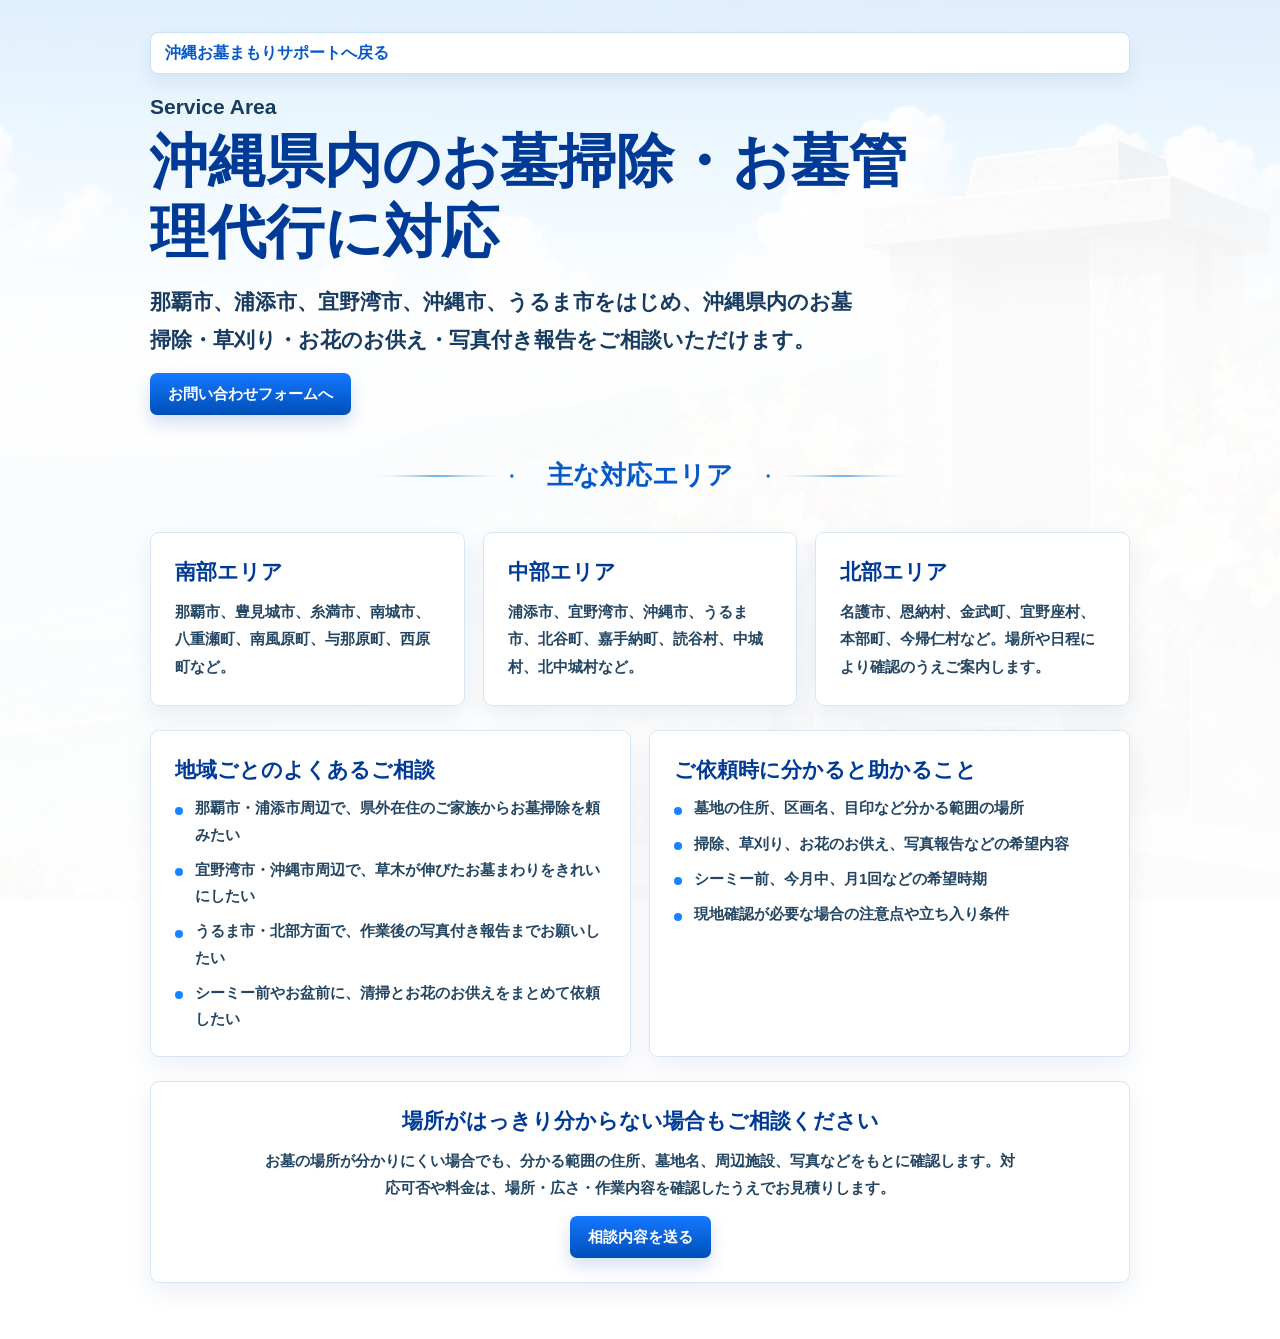
==== areas.html @ d4da2a92 "Publish landing page" ====
<!doctype html>
<html lang="ja">
  <head>
    <meta charset="utf-8">
    <meta name="viewport" content="width=device-width, initial-scale=1">
    <meta name="description" content="沖縄お墓まもりサポートの対応エリア案内。那覇市、浦添市、宜野湾市、沖縄市、うるま市など沖縄県内のお墓掃除・お墓清掃・お墓管理代行をご相談ください。">
    <meta name="robots" content="index,follow,max-image-preview:large">
    <meta name="theme-color" content="#0659c9">
    <meta property="og:locale" content="ja_JP">
    <meta property="og:type" content="website">
    <meta property="og:url" content="https://aivia-ai.github.io/okinawa-grave-care-lp/areas.html">
    <meta property="og:site_name" content="沖縄お墓まもりサポート">
    <meta property="og:title" content="対応エリア｜沖縄のお墓掃除・お墓管理代行">
    <meta property="og:description" content="那覇市、浦添市、宜野湾市、沖縄市、うるま市など沖縄県内のお墓掃除・お墓清掃・お墓管理代行をご相談ください。">
    <meta property="og:image" content="https://aivia-ai.github.io/okinawa-grave-care-lp/assets/hero-okinawa-grave.png">
    <meta property="og:image:alt" content="沖縄の海とお墓管理代行サービスのイメージ">
    <meta name="twitter:card" content="summary_large_image">
    <title>対応エリア｜沖縄のお墓掃除・お墓管理代行</title>
    <link rel="canonical" href="https://aivia-ai.github.io/okinawa-grave-care-lp/areas.html">
    <link rel="icon" href="assets/favicon.svg" type="image/svg+xml">
    <link rel="stylesheet" href="styles.css">
    <script type="application/ld+json">
      {
        "@context": "https://schema.org",
        "@graph": [
          {
            "@type": "WebPage",
            "@id": "https://aivia-ai.github.io/okinawa-grave-care-lp/areas.html#webpage",
            "url": "https://aivia-ai.github.io/okinawa-grave-care-lp/areas.html",
            "name": "対応エリア｜沖縄のお墓掃除・お墓管理代行",
            "description": "沖縄お墓まもりサポートの対応エリア案内。那覇市、浦添市、宜野湾市、沖縄市、うるま市など沖縄県内のお墓掃除・お墓清掃・お墓管理代行をご相談ください。",
            "isPartOf": {
              "@id": "https://aivia-ai.github.io/okinawa-grave-care-lp/#website"
            },
            "inLanguage": "ja"
          },
          {
            "@type": "BreadcrumbList",
            "@id": "https://aivia-ai.github.io/okinawa-grave-care-lp/areas.html#breadcrumb",
            "itemListElement": [
              {
                "@type": "ListItem",
                "position": 1,
                "name": "沖縄お墓まもりサポート",
                "item": "https://aivia-ai.github.io/okinawa-grave-care-lp/"
              },
              {
                "@type": "ListItem",
                "position": 2,
                "name": "対応エリア",
                "item": "https://aivia-ai.github.io/okinawa-grave-care-lp/areas.html"
              }
            ]
          }
        ]
      }
    </script>
  </head>
  <body class="area-page">
    <main>
      <section class="area-hero">
        <a class="policy-back" href="./">沖縄お墓まもりサポートへ戻る</a>
        <div>
          <p class="area-eyebrow">Service Area</p>
          <h1>沖縄県内のお墓掃除・お墓管理代行に対応</h1>
          <p>那覇市、浦添市、宜野湾市、沖縄市、うるま市をはじめ、沖縄県内のお墓掃除・草刈り・お花のお供え・写真付き報告をご相談いただけます。</p>
          <a class="area-primary-link" href="./#contact-form">お問い合わせフォームへ</a>
        </div>
      </section>

      <section class="area-main" aria-labelledby="areas-heading">
        <h2 class="section-title" id="areas-heading">主な対応エリア</h2>
        <div class="area-card-grid">
          <article>
            <h3>南部エリア</h3>
            <p>那覇市、豊見城市、糸満市、南城市、八重瀬町、南風原町、与那原町、西原町など。</p>
          </article>
          <article>
            <h3>中部エリア</h3>
            <p>浦添市、宜野湾市、沖縄市、うるま市、北谷町、嘉手納町、読谷村、中城村、北中城村など。</p>
          </article>
          <article>
            <h3>北部エリア</h3>
            <p>名護市、恩納村、金武町、宜野座村、本部町、今帰仁村など。場所や日程により確認のうえご案内します。</p>
          </article>
        </div>

        <div class="area-detail-grid">
          <section>
            <h2>地域ごとのよくあるご相談</h2>
            <ul class="local-list">
              <li>那覇市・浦添市周辺で、県外在住のご家族からお墓掃除を頼みたい</li>
              <li>宜野湾市・沖縄市周辺で、草木が伸びたお墓まわりをきれいにしたい</li>
              <li>うるま市・北部方面で、作業後の写真付き報告までお願いしたい</li>
              <li>シーミー前やお盆前に、清掃とお花のお供えをまとめて依頼したい</li>
            </ul>
          </section>
          <section>
            <h2>ご依頼時に分かると助かること</h2>
            <ul class="local-list">
              <li>墓地の住所、区画名、目印など分かる範囲の場所</li>
              <li>掃除、草刈り、お花のお供え、写真報告などの希望内容</li>
              <li>シーミー前、今月中、月1回などの希望時期</li>
              <li>現地確認が必要な場合の注意点や立ち入り条件</li>
            </ul>
          </section>
        </div>

        <section class="area-note">
          <h2>場所がはっきり分からない場合もご相談ください</h2>
          <p>お墓の場所が分かりにくい場合でも、分かる範囲の住所、墓地名、周辺施設、写真などをもとに確認します。対応可否や料金は、場所・広さ・作業内容を確認したうえでお見積りします。</p>
          <a class="area-primary-link" href="./#contact-form">相談内容を送る</a>
        </section>
      </section>
    </main>
  </body>
</html>
---- styles.css ----
:root {
  --blue: #0659c9;
  --deep-blue: #003a97;
  --sky: #eaf8ff;
  --line: #bfe0fb;
  --text: #111827;
  --green: #2faf55;
  --shadow: 0 18px 50px rgba(0, 70, 155, 0.14);
}

* {
  box-sizing: border-box;
}

html {
  scroll-behavior: smooth;
}

body {
  margin: 0;
  color: var(--text);
  font-family: "Yu Gothic", "Hiragino Kaku Gothic ProN", Meiryo, sans-serif;
  font-weight: 700;
  background:
    linear-gradient(180deg, rgba(227, 247, 255, 0.1), #fff 34%),
    #fff;
  overflow-x: hidden;
}

a {
  color: inherit;
  text-decoration: none;
}

.svg-sprite {
  position: absolute;
  width: 0;
  height: 0;
  overflow: hidden;
}

.ui-icon {
  --icon-size: 58px;
  display: inline-block;
  flex: 0 0 auto;
  width: var(--icon-size);
  height: var(--icon-size);
  background-image: var(--icon-url);
  background-position: center;
  background-repeat: no-repeat;
  background-size: contain;
  filter: brightness(0) saturate(100%) invert(27%) sepia(91%) saturate(2333%) hue-rotate(203deg) brightness(96%) contrast(101%);
}

.icon-phone { --icon-url: url("assets/icons/phone.svg"); }
.icon-mail { --icon-url: url("assets/icons/mail.svg"); }
.icon-broom { --icon-url: url("assets/icons/broom.svg"); }
.icon-flower { --icon-url: url("assets/icons/flower.svg"); }
.icon-camera { --icon-url: url("assets/icons/camera.svg"); }
.icon-clipboard { --icon-url: url("assets/icons/clipboard.svg"); }
.icon-home { --icon-url: url("assets/icons/home.svg"); }
.icon-person { --icon-url: url("assets/icons/person.svg"); }
.icon-sprout { --icon-url: url("assets/icons/sprout.svg"); }
.icon-group { --icon-url: url("assets/icons/group.svg"); }
.icon-heart-hands { --icon-url: url("assets/icons/heart-hands.svg"); }
.icon-grass { --icon-url: url("assets/icons/grass.svg"); }
.icon-incense { --icon-url: url("assets/icons/incense.svg"); }
.icon-map { --icon-url: url("assets/icons/map.svg"); }
.icon-person-heart { --icon-url: url("assets/icons/person-heart.svg"); }
.icon-calendar { --icon-url: url("assets/icons/calendar.svg"); }
.icon-report { --icon-url: url("assets/icons/report.svg"); }
.icon-arrow { --icon-url: url("assets/icons/arrow.svg"); }

.contact-card-mail .ui-icon,
.footer-contact .ui-icon {
  filter: brightness(0) invert(1);
}

.ui-icon.green {
  filter: brightness(0) saturate(100%) invert(53%) sepia(55%) saturate(693%) hue-rotate(83deg) brightness(89%) contrast(86%);
}

.hero {
  position: relative;
  min-height: 850px;
  overflow: hidden;
  background:
    linear-gradient(90deg, rgba(255, 255, 255, 0.58) 0%, rgba(255, 255, 255, 0.2) 38%, rgba(255, 255, 255, 0) 72%),
    linear-gradient(180deg, rgba(255, 255, 255, 0) 78%, rgba(255, 255, 255, 0.95) 100%),
    url("assets/hero-okinawa-grave.jpg") center top / cover no-repeat;
}

.hero::after {
  content: "";
  position: absolute;
  inset: auto 0 0;
  height: 210px;
  background: linear-gradient(180deg, rgba(255, 255, 255, 0), #fff 62%, #fff 100%);
  pointer-events: none;
}

.hero-contact {
  position: relative;
  z-index: 4;
  display: grid;
  grid-template-columns: minmax(0, 390px);
  gap: 16px;
  justify-content: end;
  width: min(1390px, calc(100% - 72px));
  margin: 22px auto 0;
}

.contact-card {
  display: flex;
  align-items: center;
  justify-content: center;
  min-width: 0;
  min-height: 112px;
  gap: 16px;
  border-radius: 9px;
  box-shadow: 0 4px 18px rgba(0, 62, 150, 0.25);
}

.contact-card-phone {
  color: var(--blue);
  background: rgba(255, 255, 255, 0.95);
  border: 1px solid rgba(255, 255, 255, 0.9);
}

.contact-card-mail {
  color: #fff;
  background: linear-gradient(180deg, #0865d8, #0049ac);
  border: 2px solid rgba(255, 255, 255, 0.88);
}

.contact-card span,
.footer-mail span {
  display: grid;
  min-width: 0;
  text-align: center;
  line-height: 1.25;
}

.contact-card small {
  color: #111;
  font-size: 15px;
  overflow-wrap: anywhere;
}

.contact-card strong {
  font-size: 38px;
  letter-spacing: 1px;
  overflow-wrap: anywhere;
}

.contact-card-mail strong {
  font-size: 23px;
  letter-spacing: 0;
  white-space: normal;
}

.contact-card em,
.footer-contact em {
  font-style: normal;
  font-size: 14px;
  overflow-wrap: anywhere;
}

.contact-icon {
  --icon-size: 48px;
  width: 48px;
  height: 48px;
}

.hero-inner {
  position: relative;
  z-index: 2;
  width: min(1390px, calc(100% - 72px));
  margin: 0 auto;
}

.hero-copy {
  width: min(670px, 55vw);
  padding-top: 38px;
  color: #003b98;
  text-shadow: 0 2px 6px rgba(255, 255, 255, 0.95);
}

.hero h1 {
  margin: 0;
  font-family: "Yu Mincho", "Hiragino Mincho ProN", "Times New Roman", serif;
  font-size: clamp(48px, 4.8vw, 78px);
  line-height: 1.24;
  letter-spacing: 0;
  font-weight: 800;
}

.hero-lead {
  margin: 34px 0 0;
  font-size: clamp(23px, 2vw, 31px);
  line-height: 1.5;
}

.hero-sub {
  margin: 26px 0 0;
  color: #003178;
  font-size: clamp(18px, 1.5vw, 23px);
  line-height: 1.85;
}

.hero-services {
  position: absolute;
  z-index: 4;
  left: max(58px, calc((100% - 1390px) / 2 + 40px));
  bottom: 6px;
  display: grid;
  grid-template-columns: repeat(4, 168px);
  gap: 28px;
}

.round-service {
  display: grid;
  place-items: center;
  width: 168px;
  height: 168px;
  color: #005ed7;
  text-align: center;
  background: #fff;
  border: 1px solid rgba(197, 224, 250, 0.95);
  border-radius: 999px;
  box-shadow: 0 16px 34px rgba(0, 72, 160, 0.2);
  transition: transform 180ms ease, box-shadow 180ms ease;
}

.round-service:hover {
  transform: translateY(-4px);
  box-shadow: 0 20px 40px rgba(0, 72, 160, 0.22);
}

.round-service .ui-icon {
  --icon-size: 56px;
  width: 56px;
  height: 56px;
  margin-top: 8px;
}

.round-service span {
  color: #101010;
  font-size: 16px;
  line-height: 1.5;
  overflow-wrap: anywhere;
}

.content-wrap {
  position: relative;
  z-index: 5;
  width: min(1350px, calc(100% - 72px));
  margin: 0 auto 0;
}

.panel {
  position: relative;
  margin: 14px 0;
  padding: 22px 32px 20px;
  background: rgba(255, 255, 255, 0.96);
  border: 1px solid var(--line);
  border-radius: 12px;
  box-shadow: 0 5px 18px rgba(0, 91, 191, 0.05);
}

.worry-panel {
  margin-top: -4px;
}

.section-title {
  display: flex;
  align-items: center;
  justify-content: center;
  gap: 26px;
  margin: 0 0 16px;
  color: var(--blue);
  text-align: center;
  font-size: clamp(24px, 2vw, 31px);
  line-height: 1.3;
  letter-spacing: 0;
}

.section-title::before,
.section-title::after {
  content: "";
  width: min(160px, 17vw);
  height: 10px;
  background: url("assets/decor/title-divider.svg") center / contain no-repeat;
}

.section-title::after {
  transform: scaleX(-1);
}

.section-title.compact {
  margin-bottom: 4px;
}

.icon-grid {
  display: grid;
  align-items: stretch;
}

.icon-grid.five {
  grid-template-columns: repeat(5, 1fr);
}

.icon-grid.six {
  grid-template-columns: repeat(6, 1fr);
}

.icon-item {
  display: grid;
  align-content: center;
  justify-items: center;
  min-height: 98px;
  padding: 8px 16px 4px;
  text-align: center;
}

.icon-item + .icon-item {
  border-left: 1px solid #d7e6f4;
}

.icon-item .ui-icon {
  --icon-size: 52px;
  width: 52px;
  height: 52px;
  color: #0062dc;
}

.icon-item .green {
  color: var(--green);
}

.icon-item p {
  margin: 10px 0 0;
  font-size: clamp(14px, 1.15vw, 18px);
  line-height: 1.6;
  overflow-wrap: anywhere;
}

.plans-section {
  margin: 6px 0 16px;
}

.price-note {
  margin: 0 0 7px;
  color: #8b8b8b;
  text-align: center;
  font-size: 13px;
}

.price-grid {
  display: grid;
  grid-template-columns: repeat(4, 1fr);
  gap: 14px;
}

.price-card {
  overflow: hidden;
  min-height: 142px;
  text-align: center;
  background: #fff;
  border: 1px solid #aed4f4;
  border-radius: 7px;
  box-shadow: 0 5px 14px rgba(0, 70, 155, 0.07);
}

.price-card h3 {
  margin: 0;
  padding: 7px 10px;
  color: #fff;
  font-size: 17px;
  line-height: 1.2;
  background: linear-gradient(180deg, #075fcd, #0047a9);
}

.price {
  display: flex;
  align-items: baseline;
  justify-content: center;
  gap: 6px;
  margin: 9px 0 6px;
  color: #111;
  font-size: 19px;
  line-height: 1;
}

.price span {
  color: var(--blue);
  font-size: 17px;
}

.price strong {
  font-size: clamp(30px, 2.55vw, 39px);
  letter-spacing: 0;
}

.price-card > p:not(.price) {
  margin: 0;
  padding: 0 10px 14px;
  font-size: 15px;
  line-height: 1.65;
  overflow-wrap: anywhere;
}

.payment-panel {
  margin: 16px 0 16px;
  padding-top: 18px;
}

.payment-lead {
  display: grid;
  grid-template-columns: 70px minmax(0, 1fr);
  align-items: center;
  gap: 16px;
  padding: 16px 20px;
  background: linear-gradient(180deg, #ffffff 0%, #f5fbff 100%);
  border: 1px solid #cbe3f8;
  border-radius: 8px;
  box-shadow: 0 8px 18px rgba(0, 83, 180, 0.07);
}

.payment-lead .ui-icon {
  justify-self: center;
  --icon-size: 50px;
  width: 58px;
  height: 58px;
  color: #0062dc;
}

.payment-lead h3 {
  margin: 0 0 5px;
  color: var(--deep-blue);
  font-size: clamp(18px, 1.8vw, 24px);
  line-height: 1.35;
}

.payment-lead p {
  margin: 0;
  color: #244663;
  font-size: clamp(14px, 1.08vw, 17px);
  line-height: 1.75;
}

.payment-steps {
  display: grid;
  grid-template-columns: repeat(3, minmax(0, 1fr));
  gap: 12px;
  margin-top: 12px;
}

.payment-steps article {
  position: relative;
  min-height: 116px;
  padding: 17px 16px 14px 54px;
  background: #fff;
  border: 1px solid #d7e6f4;
  border-radius: 8px;
  box-shadow: 0 5px 14px rgba(0, 70, 155, 0.06);
}

.payment-steps b {
  position: absolute;
  top: 18px;
  left: 17px;
  display: grid;
  place-items: center;
  width: 26px;
  height: 26px;
  color: #fff;
  font-size: 14px;
  line-height: 1;
  background: linear-gradient(180deg, #1478ff, #004fb8);
  border-radius: 999px;
}

.payment-steps h3 {
  margin: 0 0 6px;
  color: var(--deep-blue);
  font-size: 17px;
  line-height: 1.35;
}

.payment-steps p {
  margin: 0;
  color: #263f58;
  font-size: 14px;
  line-height: 1.65;
  overflow-wrap: anywhere;
}

.seo-text-panel {
  padding-top: 18px;
}

.seo-text-grid {
  display: grid;
  grid-template-columns: repeat(2, minmax(0, 1fr));
  gap: 18px;
}

.seo-text-grid p {
  margin: 0;
  color: #244663;
  font-size: clamp(14px, 1.08vw, 17px);
  line-height: 1.85;
}

.seo-text-grid strong {
  color: var(--deep-blue);
}

.local-panel {
  padding-top: 18px;
}

.local-columns {
  display: grid;
  grid-template-columns: minmax(0, 1fr) minmax(0, 1fr);
  gap: 28px;
}

.local-columns > div + div {
  padding-left: 28px;
  border-left: 1px solid #d7e6f4;
}

.local-columns h3 {
  margin: 0 0 10px;
  color: var(--deep-blue);
  font-size: 19px;
  line-height: 1.45;
}

.local-columns p {
  margin: 0;
  color: #244663;
  font-size: 15px;
  line-height: 1.85;
}

.local-columns p + p {
  margin-top: 10px;
}

.area-line {
  color: #0659c9;
  font-weight: 700;
}

.area-more-link,
.area-primary-link {
  display: inline-flex;
  align-items: center;
  justify-content: center;
  min-height: 42px;
  margin-top: 14px;
  padding: 10px 18px;
  color: #fff;
  font-size: 15px;
  font-weight: 700;
  line-height: 1.35;
  text-decoration: none;
  background: linear-gradient(180deg, #1478ff, #004fb8);
  border-radius: 7px;
  box-shadow: 0 8px 17px rgba(0, 83, 180, 0.18);
}

.local-list {
  display: grid;
  gap: 9px;
  margin: 0;
  padding: 0;
  color: #244663;
  font-size: 15px;
  line-height: 1.75;
  list-style: none;
}

.local-list li {
  position: relative;
  padding-left: 20px;
}

.local-list li::before {
  position: absolute;
  top: 0.78em;
  left: 0;
  width: 8px;
  height: 8px;
  background: #1484ff;
  border-radius: 50%;
  content: "";
}

.reason-panel {
  overflow: hidden;
  padding-top: 18px;
}

.reason-panel .section-title {
  position: relative;
  z-index: 2;
}

.flower-corner {
  position: absolute;
  z-index: 1;
  top: 4px;
  width: 108px;
  height: 78px;
  opacity: 0.92;
  pointer-events: none;
}

.flower-left {
  left: 2px;
  background: url("assets/decor/flower-left.svg") center / contain no-repeat;
}

.flower-right {
  right: 4px;
  background: url("assets/decor/flower-right.svg") center / contain no-repeat;
}

.flow-panel {
  margin-top: 14px;
}

.flow-list {
  display: grid;
  grid-template-columns: minmax(0, 1fr) 28px minmax(0, 1fr) 28px minmax(0, 1fr) 28px minmax(0, 1fr) 28px minmax(0, 1fr);
  align-items: stretch;
  gap: 10px;
}

.flow-step {
  position: relative;
  display: grid;
  align-content: start;
  justify-items: center;
  min-width: 0;
  min-height: 252px;
  padding: 9px 9px 14px;
  text-align: center;
  background: linear-gradient(180deg, #ffffff 0%, #f7fbff 100%);
  border: 1px solid #d7e6f4;
  border-radius: 10px;
  box-shadow: 0 8px 18px rgba(0, 83, 180, 0.08);
  overflow: hidden;
}

.flow-step + .flow-step {
  border-left: 1px solid #d7e6f4;
}

.flow-step b {
  position: absolute;
  top: 12px;
  left: 13px;
  z-index: 2;
  display: grid;
  place-items: center;
  width: 32px;
  height: 32px;
  color: #fff;
  font-size: 14px;
  line-height: 1;
  background: linear-gradient(180deg, #1478ff, #004fb8);
  border: 2px solid #fff;
  border-radius: 999px;
  box-shadow: 0 4px 8px rgba(0, 72, 168, 0.2);
}

.flow-step img {
  display: block;
  justify-self: center;
  width: 100%;
  aspect-ratio: 640 / 420;
  object-fit: cover;
  margin-bottom: 10px;
  border-radius: 8px;
}

.flow-step h3 {
  width: 100%;
  margin: 0 0 6px;
  color: var(--deep-blue);
  font-size: 16px;
  line-height: 1.35;
  letter-spacing: 0;
}

.flow-step p {
  width: 100%;
  max-width: 17em;
  margin: 0;
  font-size: 13px;
  line-height: 1.65;
  text-align: center;
  overflow-wrap: anywhere;
  word-break: normal;
}

.flow-arrow {
  align-self: center;
  --icon-size: 28px;
  width: 28px;
  height: 28px;
  color: #0062dc;
}

.faq-cta-grid {
  display: grid;
  grid-template-columns: 1fr 1fr;
  gap: 22px;
  margin: 14px 0 14px;
}

.faq-block {
  min-width: 0;
}

.faq-list {
  display: grid;
  gap: 7px;
}

details {
  background: #fff;
  border: 1px solid #d9e7f4;
  border-radius: 7px;
  box-shadow: 0 4px 13px rgba(0, 70, 155, 0.05);
}

summary {
  position: relative;
  display: flex;
  align-items: center;
  gap: 10px;
  min-height: 42px;
  padding: 8px 52px 8px 14px;
  color: #242424;
  font-size: 15px;
  line-height: 1.35;
  cursor: pointer;
  list-style: none;
  overflow-wrap: anywhere;
}

summary::-webkit-details-marker {
  display: none;
}

summary span {
  display: grid;
  flex: 0 0 auto;
  place-items: center;
  width: 26px;
  height: 26px;
  color: #fff;
  font-size: 14px;
  background: var(--blue);
  border-radius: 5px;
}

summary::after {
  content: "+";
  position: absolute;
  right: 18px;
  top: 50%;
  color: var(--blue);
  font-size: 27px;
  line-height: 1;
  transform: translateY(-54%);
}

details[open] summary::after {
  content: "-";
}

details p {
  margin: 0;
  padding: 0 18px 16px 50px;
  color: #35506c;
  font-weight: 600;
  font-size: 14px;
  line-height: 1.7;
}

.contact-form-panel {
  margin-bottom: 18px;
  padding-bottom: 28px;
}

.contact-form {
  display: grid;
  gap: 16px;
}

.hidden-field {
  position: absolute;
  left: -9999px;
  width: 1px;
  height: 1px;
  opacity: 0;
  pointer-events: none;
}

.form-grid {
  display: grid;
  grid-template-columns: repeat(2, minmax(0, 1fr));
  gap: 14px 18px;
}

.contact-form label {
  display: grid;
  gap: 7px;
  min-width: 0;
  color: var(--deep-blue);
  font-size: 15px;
  line-height: 1.3;
}

.contact-form input,
.contact-form select,
.contact-form textarea {
  width: 100%;
  min-width: 0;
  border: 1px solid #c5e1f8;
  border-radius: 7px;
  padding: 12px 13px;
  color: #111827;
  font: 700 16px/1.45 "Yu Gothic", "Hiragino Kaku Gothic ProN", Meiryo, sans-serif;
  background: #fff;
  box-shadow: inset 0 1px 3px rgba(0, 70, 155, 0.05);
}

.contact-form textarea {
  resize: vertical;
}

.contact-form input:focus,
.contact-form select:focus,
.contact-form textarea:focus {
  outline: 3px solid rgba(0, 102, 220, 0.16);
  border-color: #0062dc;
}

.contact-form .full {
  grid-column: 1 / -1;
}

.form-actions {
  display: flex;
  flex-wrap: wrap;
  gap: 14px;
  align-items: center;
  justify-content: center;
  padding-top: 2px;
}

.form-actions a,
.form-actions button {
  display: inline-flex;
  align-items: center;
  justify-content: center;
  gap: 10px;
  min-height: 54px;
  border-radius: 8px;
  font: 800 18px/1.2 "Yu Gothic", "Hiragino Kaku Gothic ProN", Meiryo, sans-serif;
}

.form-phone {
  min-width: 245px;
  padding: 10px 20px;
  color: var(--blue);
  background: #fff;
  border: 1px solid #b8dcf8;
}

.form-actions button {
  min-width: 260px;
  padding: 10px 24px;
  color: #fff;
  cursor: pointer;
  background: linear-gradient(180deg, #0865d8, #0049ac);
  border: 2px solid #fff;
  box-shadow: 0 8px 20px rgba(0, 73, 172, 0.22);
}

.form-actions button:disabled {
  cursor: wait;
  opacity: 0.72;
}

.form-actions .ui-icon {
  --icon-size: 28px;
  width: 28px;
  height: 28px;
}

.form-actions button .ui-icon {
  filter: brightness(0) invert(1);
}

.form-privacy {
  margin: -4px 0 0;
  color: #35506c;
  text-align: center;
  font-size: 13px;
  line-height: 1.6;
}

.form-privacy a {
  color: var(--blue);
  text-decoration: underline;
  text-underline-offset: 3px;
}

.form-status {
  display: grid;
  gap: 4px;
  padding: 14px 16px;
  border-radius: 8px;
  font-size: 15px;
  line-height: 1.6;
}

.form-status[hidden] {
  display: none;
}

.form-status strong {
  font-size: 17px;
}

.form-status-success {
  color: #075728;
  background: #ecfff4;
  border: 1px solid #9ee6ba;
}

.form-status-error {
  color: #8a1a1a;
  background: #fff2f2;
  border: 1px solid #f2b6b6;
}

.image-cta {
  min-height: 220px;
  overflow: hidden;
  display: flex;
  align-items: center;
  padding: 32px 38px;
  border-radius: 10px;
  border: 1px solid #c5e1f8;
  background:
    linear-gradient(90deg, rgba(255, 255, 255, 0.92) 0%, rgba(255, 255, 255, 0.78) 52%, rgba(255, 255, 255, 0.08) 100%),
    url("assets/cta-okinawa-flowers.jpg") center / cover no-repeat;
  box-shadow: 0 12px 30px rgba(0, 70, 155, 0.11);
}

.image-cta h2 {
  margin: 0 0 22px;
  color: var(--blue);
  font-size: clamp(26px, 2.3vw, 34px);
  line-height: 1.45;
}

.image-cta p {
  margin: 0;
  font-size: clamp(20px, 1.7vw, 28px);
  line-height: 1.5;
}

.footer-contact {
  position: relative;
  overflow: hidden;
  padding: 12px 0 14px;
  color: #fff;
  background:
    linear-gradient(90deg, rgba(0, 61, 163, 0.92), rgba(0, 108, 207, 0.95), rgba(0, 61, 163, 0.92)),
    url("assets/cta-okinawa-flowers.jpg") center 82% / cover no-repeat;
}

.footer-contact::before,
.footer-contact::after {
  content: "";
  position: absolute;
  bottom: -34px;
  width: 265px;
  height: 158px;
  background: url("assets/cta-okinawa-flowers.jpg") bottom left / 620px auto no-repeat;
  opacity: 0.96;
}

.footer-contact::before {
  left: -20px;
}

.footer-contact::after {
  right: -20px;
  transform: scaleX(-1);
}

.footer-inner {
  position: relative;
  z-index: 2;
  display: grid;
  grid-template-columns: minmax(340px, 520px);
  gap: 28px;
  align-items: center;
  justify-content: center;
  width: min(980px, calc(100% - 48px));
  margin: 0 auto;
}

.footer-phone,
.footer-mail {
  display: flex;
  align-items: center;
  justify-content: center;
  min-width: 0;
  gap: 17px;
}

.footer-phone .ui-icon,
.footer-mail .ui-icon {
  --icon-size: 58px;
  width: 58px;
  height: 58px;
}

.footer-phone small {
  font-size: 15px;
}

.footer-phone strong {
  font-size: 38px;
  letter-spacing: 1px;
}

.footer-mail {
  min-height: 76px;
  padding: 12px 24px;
  border: 2px solid rgba(255, 255, 255, 0.85);
  border-radius: 8px;
  background: rgba(0, 67, 167, 0.55);
}

.footer-mail strong {
  font-size: 23px;
}

.legal-links {
  position: relative;
  z-index: 1;
  display: flex;
  flex-wrap: wrap;
  gap: 10px 18px;
  justify-content: center;
  width: min(1120px, calc(100% - 32px));
  margin: 14px auto 0;
  color: #fff;
  font-size: 13px;
  line-height: 1.5;
}

.legal-links a {
  color: #fff;
  text-decoration: underline;
  text-underline-offset: 3px;
}

.area-page {
  min-height: 100vh;
  color: #172a42;
  background:
    linear-gradient(180deg, rgba(255, 255, 255, 0.88), rgba(255, 255, 255, 0.98) 320px),
    url("assets/hero-okinawa-grave.jpg") center top / cover no-repeat fixed;
}

.area-hero,
.area-main {
  width: min(980px, calc(100% - 48px));
  margin: 0 auto;
}

.area-hero {
  display: grid;
  align-items: end;
  min-height: 430px;
  padding: 32px 0 44px;
}

.area-hero > div {
  max-width: 760px;
}

.area-eyebrow {
  margin: 0 0 10px;
  color: var(--blue);
  font-size: 14px;
  font-weight: 800;
  letter-spacing: 0;
}

.area-hero h1 {
  margin: 0 0 16px;
  color: var(--deep-blue);
  font-size: clamp(34px, 5vw, 58px);
  line-height: 1.22;
}

.area-hero p {
  max-width: 720px;
  margin: 0;
  color: #173b61;
  font-size: clamp(16px, 1.7vw, 21px);
  font-weight: 700;
  line-height: 1.8;
}

.area-main {
  display: grid;
  gap: 24px;
  padding: 0 0 56px;
}

.area-card-grid,
.area-detail-grid {
  display: grid;
  gap: 18px;
}

.area-card-grid {
  grid-template-columns: repeat(3, minmax(0, 1fr));
}

.area-card-grid article,
.area-detail-grid section,
.area-note {
  padding: 24px;
  background: rgba(255, 255, 255, 0.96);
  border: 1px solid #d7e6f4;
  border-radius: 9px;
  box-shadow: 0 10px 25px rgba(0, 70, 155, 0.08);
}

.area-card-grid h3,
.area-detail-grid h2,
.area-note h2 {
  margin: 0 0 10px;
  color: var(--deep-blue);
  font-size: 21px;
  line-height: 1.45;
}

.area-card-grid p,
.area-note p {
  margin: 0;
  color: #244663;
  font-size: 15px;
  line-height: 1.85;
}

.area-detail-grid {
  grid-template-columns: repeat(2, minmax(0, 1fr));
}

.area-note {
  text-align: center;
}

.area-note p {
  max-width: 760px;
  margin: 0 auto;
}

.policy-page {
  min-height: 100vh;
  background:
    linear-gradient(180deg, rgba(240, 249, 255, 0.95), rgba(255, 255, 255, 0.98)),
    url("assets/hero-okinawa-grave.jpg") center top / cover fixed no-repeat;
}

.policy-main {
  width: calc(100% - 28px);
  max-width: 980px;
  margin: 0 auto;
  padding: 34px 0 46px;
}

.policy-back {
  display: inline-flex;
  align-items: center;
  min-height: 42px;
  margin-bottom: 14px;
  padding: 8px 14px;
  color: var(--blue);
  font-weight: 800;
  background: #fff;
  border: 1px solid #cbe3f8;
  border-radius: 8px;
  box-shadow: 0 8px 18px rgba(0, 70, 155, 0.08);
}

.policy-document {
  width: 100%;
  overflow-wrap: anywhere;
  word-break: normal;
  line-break: strict;
  padding: 30px;
  background: rgba(255, 255, 255, 0.97);
  border: 1px solid #cbe3f8;
  border-radius: 10px;
  box-shadow: 0 14px 34px rgba(0, 70, 155, 0.12);
}

.policy-document h1 {
  margin: 0 0 22px;
  color: var(--deep-blue);
  font-size: clamp(26px, 3vw, 38px);
  line-height: 1.35;
}

.policy-document h2 {
  margin: 26px 0 10px;
  color: var(--deep-blue);
  font-size: 22px;
  line-height: 1.4;
}

.policy-document p {
  margin: 0 0 18px;
  color: #244663;
  font-size: 15px;
  line-height: 1.85;
}

.policy-table {
  width: 100%;
  border-collapse: collapse;
  overflow-wrap: anywhere;
}

.policy-table th,
.policy-table td {
  padding: 14px 16px;
  vertical-align: top;
  border: 1px solid #d7e6f4;
}

.policy-table th {
  width: 28%;
  color: var(--deep-blue);
  text-align: left;
  background: #f2f9ff;
}

.policy-table td {
  color: #263f58;
  background: #fff;
}

.policy-note {
  margin-top: 18px;
}

@media (max-width: 1120px) {
  .hero {
    min-height: 820px;
    background-position: 56% top;
  }

  .hero-contact {
    grid-template-columns: minmax(0, 390px);
    width: min(940px, calc(100% - 36px));
  }

  .contact-card strong {
    font-size: 30px;
  }

  .contact-card-mail strong {
    font-size: 19px;
  }

  .hero-inner,
  .content-wrap {
    width: min(940px, calc(100% - 36px));
  }

  .hero-copy {
    width: min(620px, 62%);
  }

  .hero-services {
    left: 28px;
    bottom: 10px;
    grid-template-columns: repeat(4, 140px);
    gap: 18px;
  }

  .round-service {
    width: 140px;
    height: 140px;
  }

  .round-service .ui-icon {
    --icon-size: 46px;
    width: 46px;
    height: 46px;
  }

  .icon-grid.six {
    grid-template-columns: repeat(3, 1fr);
  }

  .icon-grid.six .icon-item:nth-child(4) {
    border-left: 0;
  }

  .price-grid {
    grid-template-columns: repeat(2, 1fr);
  }

  .payment-steps {
    grid-template-columns: 1fr;
  }

  .flow-list {
    grid-template-columns: 1fr;
  }

  .flow-arrow {
    justify-self: center;
    transform: rotate(90deg);
  }

  .flow-step {
    min-height: auto;
    padding: 12px 12px 20px;
  }
}

@media (max-width: 760px) {
  .hero {
    min-height: auto;
    padding-bottom: 32px;
    background:
      linear-gradient(180deg, rgba(255, 255, 255, 0.88) 0%, rgba(255, 255, 255, 0.52) 42%, rgba(255, 255, 255, 0.92) 100%),
    url("assets/hero-okinawa-grave.jpg") 64% top / cover no-repeat;
  }

  .hero-contact {
    grid-template-columns: minmax(0, 1fr);
    gap: 10px;
    width: calc(100% - 24px);
    margin-top: 12px;
  }

  .contact-card {
    min-height: 82px;
    gap: 10px;
  }

  .contact-icon {
    --icon-size: 36px;
    width: 36px;
    height: 36px;
  }

  .contact-card small {
    font-size: 12px;
  }

  .contact-card strong {
    font-size: 27px;
  }

  .contact-card-mail strong {
    font-size: 18px;
  }

  .contact-card em {
    font-size: 12px;
  }

  .hero-inner,
  .content-wrap {
    width: calc(100% - 24px);
  }

  .hero-copy {
    width: 100%;
    padding-top: 32px;
  }

  .hero h1 {
    font-size: 46px;
  }

  .hero-lead {
    margin-top: 20px;
    font-size: 22px;
  }

  .hero-sub {
    margin-top: 16px;
    font-size: 17px;
  }

  .hero-services {
    position: relative;
    left: auto;
    bottom: auto;
    width: calc(100% - 24px);
    margin: 250px auto 0;
    grid-template-columns: repeat(2, minmax(0, 1fr));
    gap: 12px;
  }

  .round-service {
    width: 100%;
    height: auto;
    min-height: 126px;
    border-radius: 12px;
  }

  .panel {
    margin: 18px 0;
    padding: 24px 12px 18px;
    border-radius: 9px;
  }

  .reason-panel {
    padding-top: 54px;
  }

  .reason-panel .section-title {
    margin-bottom: 16px;
  }

  .flower-corner {
    top: 8px;
    width: 74px;
    height: 54px;
    opacity: 0.78;
  }

  .seo-text-grid {
    grid-template-columns: 1fr;
    gap: 12px;
  }

  .local-columns {
    grid-template-columns: 1fr;
    gap: 18px;
  }

  .local-columns > div + div {
    padding-top: 18px;
    padding-left: 0;
    border-top: 1px solid #d7e6f4;
    border-left: 0;
  }

  .area-page {
    background:
      linear-gradient(180deg, rgba(255, 255, 255, 0.91), rgba(255, 255, 255, 0.98) 260px),
      url("assets/hero-okinawa-grave.jpg") center top / auto 330px no-repeat;
  }

  .area-hero,
  .area-main {
    width: min(100% - 28px, 980px);
  }

  .area-hero {
    min-height: 360px;
    padding: 22px 0 30px;
  }

  .area-card-grid,
  .area-detail-grid {
    grid-template-columns: 1fr;
  }

  .section-title {
    gap: 10px;
    margin-bottom: 18px;
    font-size: 22px;
  }

  .section-title::before,
  .section-title::after {
    width: 42px;
  }

  .icon-grid.five,
  .icon-grid.six {
    grid-template-columns: repeat(2, minmax(0, 1fr));
  }

  .icon-item {
    min-height: 112px;
    padding: 8px;
  }

  .icon-item:nth-child(odd) {
    border-left: 0;
  }

  .icon-item p {
    font-size: 14px;
  }

  .price-grid,
  .faq-cta-grid,
  .footer-inner {
    grid-template-columns: minmax(0, 1fr);
  }

  .payment-lead {
    grid-template-columns: 1fr;
    justify-items: center;
    gap: 10px;
    padding: 16px 14px;
    text-align: center;
  }

  .payment-steps article {
    min-height: 0;
    padding: 15px 14px 14px 52px;
  }

  .form-grid {
    grid-template-columns: minmax(0, 1fr);
  }

  .price-card {
    min-height: auto;
  }

  .image-cta {
    min-height: 240px;
    padding: 30px 22px;
    background:
      linear-gradient(90deg, rgba(255, 255, 255, 0.94), rgba(255, 255, 255, 0.46)),
      url("assets/cta-okinawa-flowers.jpg") 58% center / cover no-repeat;
  }

  .footer-inner {
    width: calc(100% - 24px);
    gap: 12px;
  }

  .form-actions a,
  .form-actions button {
    width: 100%;
    min-width: 0;
  }

  .footer-phone strong {
    font-size: 32px;
  }

  .footer-phone .ui-icon,
  .footer-mail .ui-icon {
    --icon-size: 44px;
    width: 44px;
    height: 44px;
  }
}

@media (max-width: 640px) {
  .policy-main {
    width: 360px;
    max-width: calc(100% - 20px);
    margin-right: 10px;
    margin-left: 10px;
    padding: 20px 0 34px;
  }

  .policy-document {
    padding: 20px 14px;
  }

  .policy-table,
  .policy-table tbody,
  .policy-table tr,
  .policy-table th,
  .policy-table td {
    display: block;
    width: 100%;
  }

  .policy-table tr {
    border: 1px solid #d7e6f4;
  }

  .policy-table tr + tr {
    border-top: 0;
  }

  .policy-table th,
  .policy-table td {
    border: 0;
  }

  .policy-table th {
    padding-bottom: 6px;
  }

  .policy-table td {
    padding-top: 6px;
  }
}
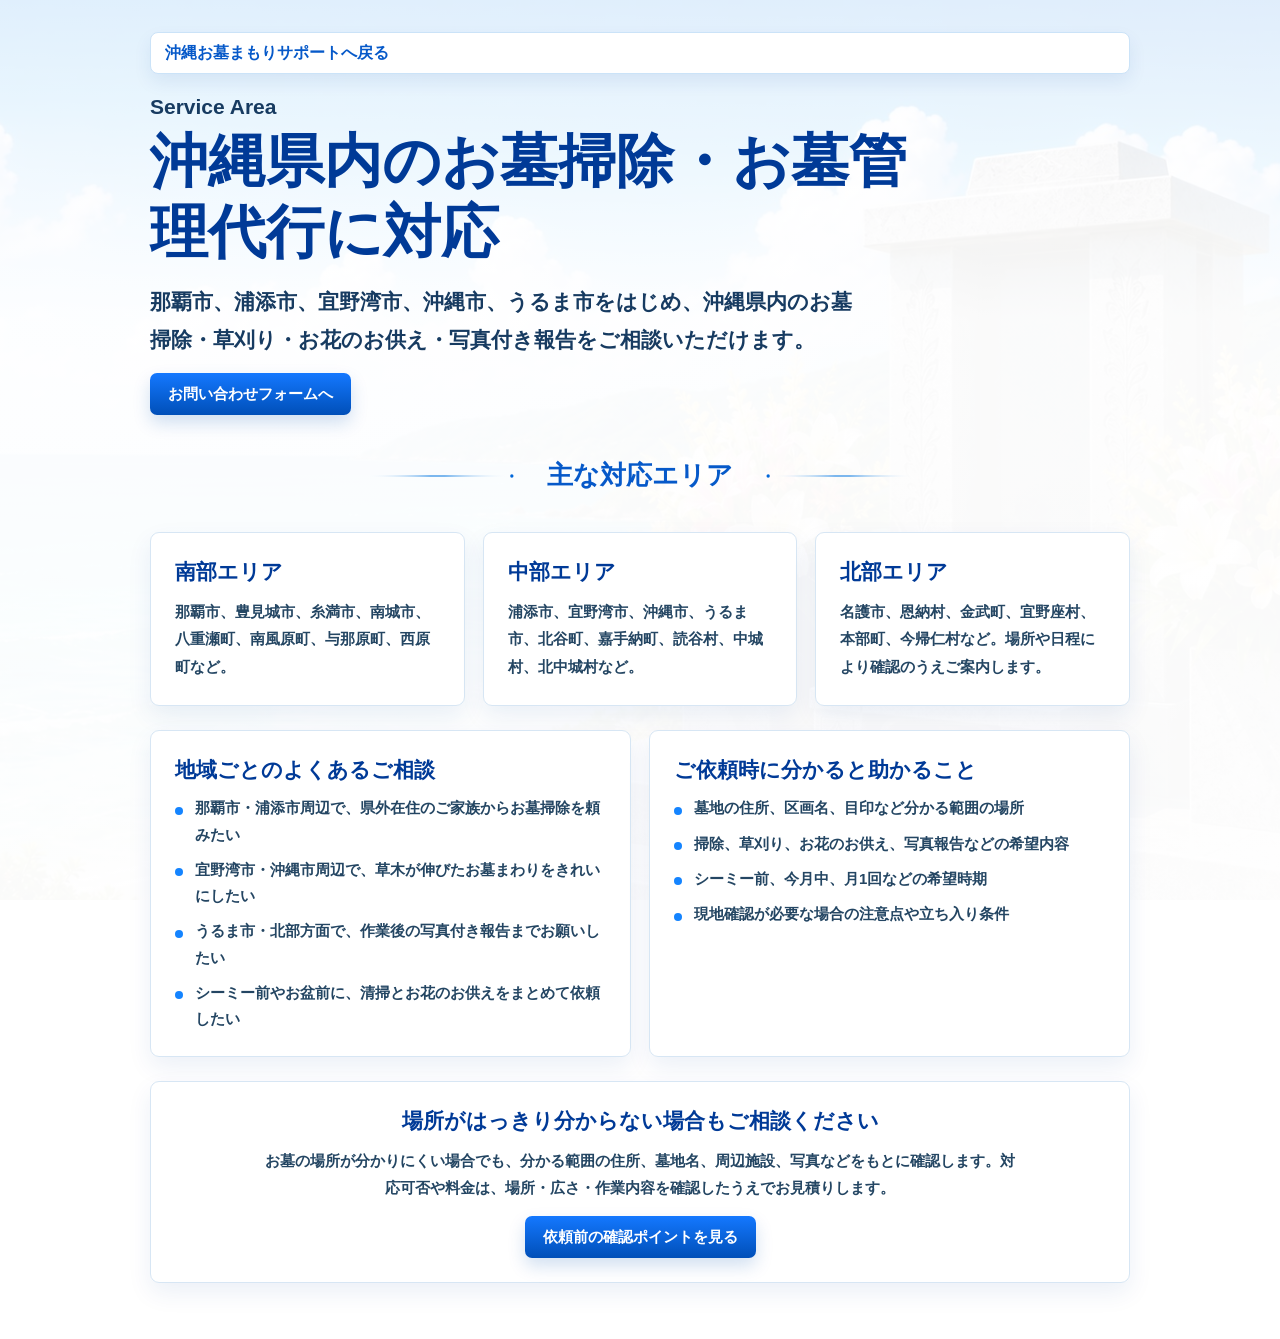
==== commit 1d8622e4: "Publish landing page" ====
--- a/areas.html
+++ b/areas.html
@@ -109,7 +109,7 @@
         <section class="area-note">
           <h2>場所がはっきり分からない場合もご相談ください</h2>
           <p>お墓の場所が分かりにくい場合でも、分かる範囲の住所、墓地名、周辺施設、写真などをもとに確認します。対応可否や料金は、場所・広さ・作業内容を確認したうえでお見積りします。</p>
-          <a class="area-primary-link" href="./#contact-form">相談内容を送る</a>
+          <a class="area-primary-link" href="guide.html">依頼前の確認ポイントを見る</a>
         </section>
       </section>
     </main>
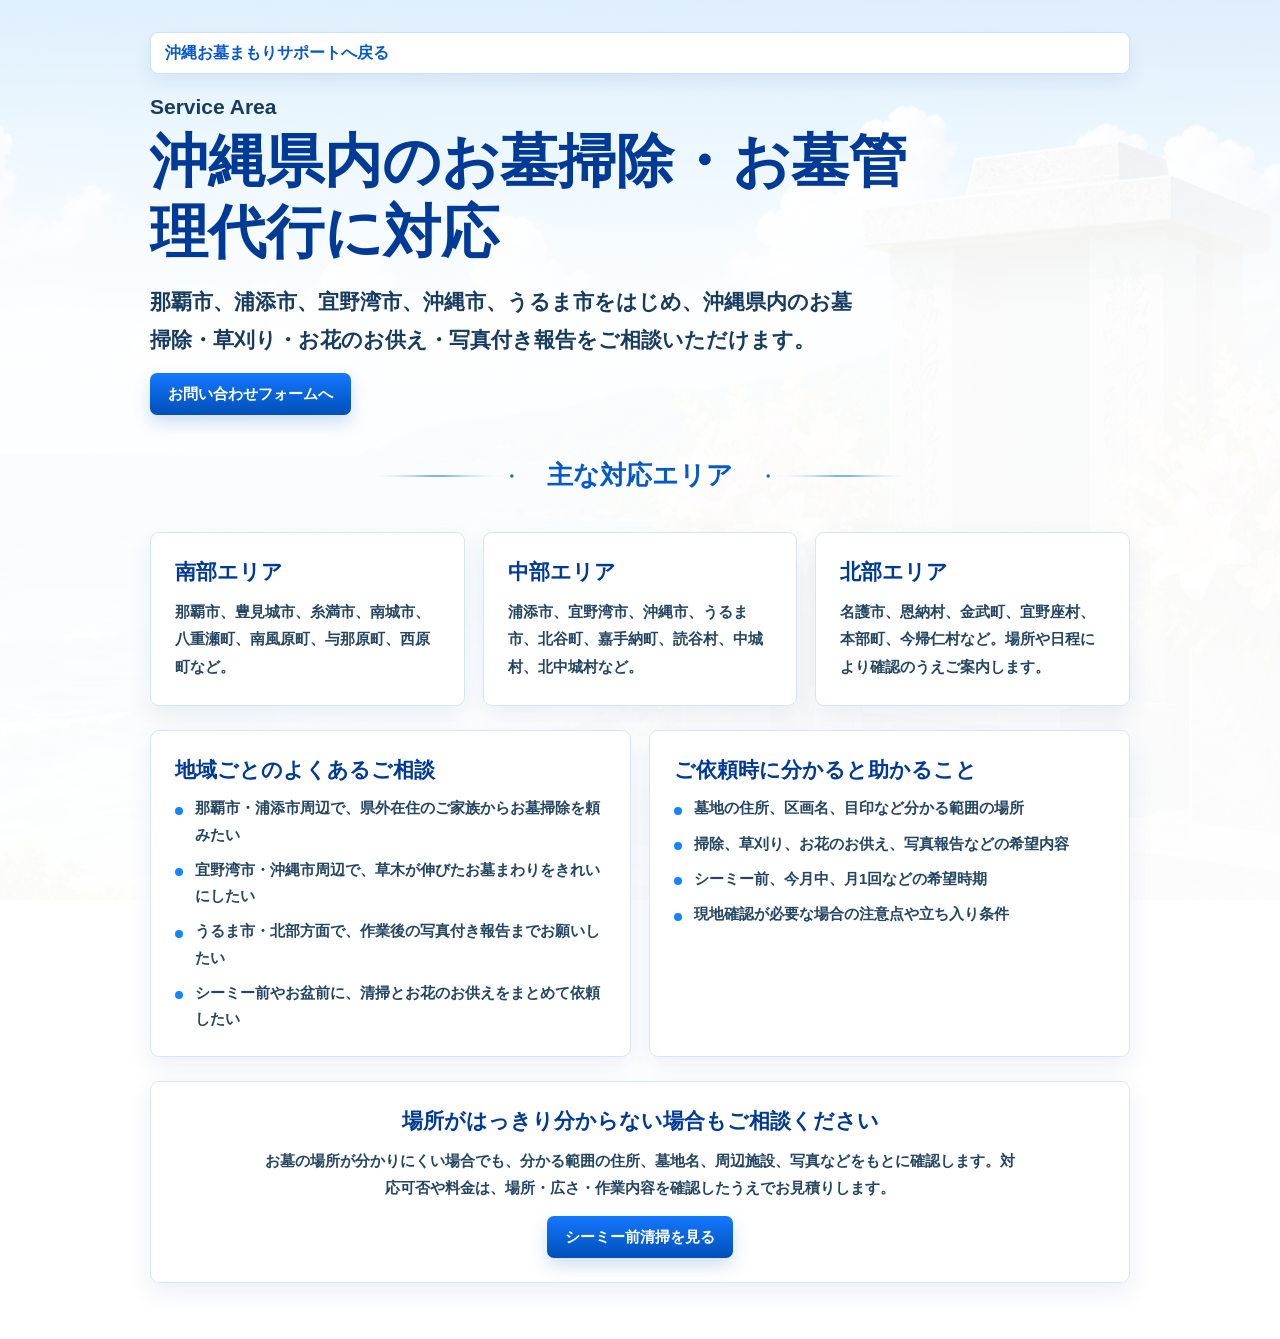
==== commit 4b1612bc: "Publish landing page" ====
--- a/areas.html
+++ b/areas.html
@@ -109,7 +109,7 @@
         <section class="area-note">
           <h2>場所がはっきり分からない場合もご相談ください</h2>
           <p>お墓の場所が分かりにくい場合でも、分かる範囲の住所、墓地名、周辺施設、写真などをもとに確認します。対応可否や料金は、場所・広さ・作業内容を確認したうえでお見積りします。</p>
-          <a class="area-primary-link" href="guide.html">依頼前の確認ポイントを見る</a>
+          <a class="area-primary-link" href="seimei.html">シーミー前清掃を見る</a>
         </section>
       </section>
     </main>
--- a/styles.css
+++ b/styles.css
@@ -345,6 +345,12 @@
   overflow-wrap: anywhere;
 }
 
+.text-link {
+  color: var(--deep-blue);
+  text-decoration: underline;
+  text-underline-offset: 3px;
+}
+
 .plans-section {
   margin: 6px 0 16px;
 }
